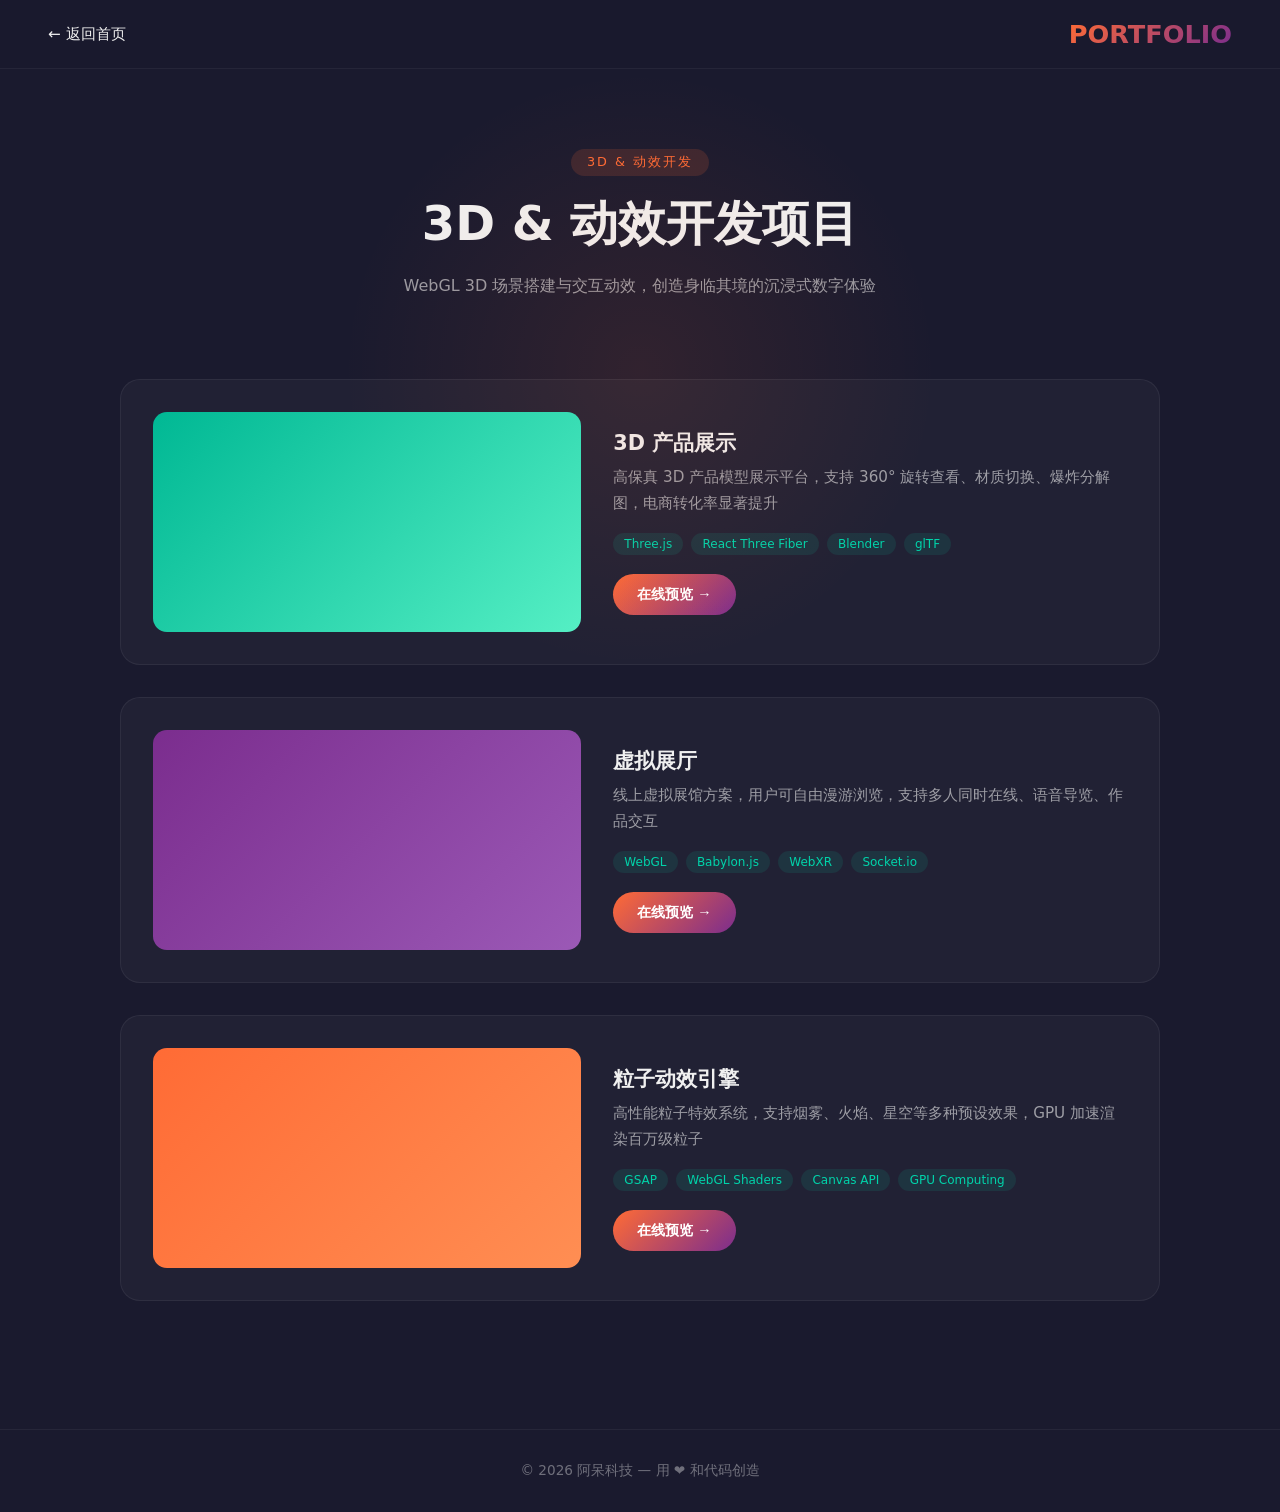
==== pages/3d.html @ a53591a8 "Add 6 expertise sub-pages with project listings and preview modals" ====
<!DOCTYPE html>
<html lang="zh-CN">
<head>
<meta charset="UTF-8">
<meta name="viewport" content="width=device-width, initial-scale=1.0">
<title>阿呆科技 | 3D & 动效开发项目</title>
<meta name="description" content="阿呆科技 3D & 动效开发项目展示，包括3D产品展示、虚拟展厅、粒子动效引擎等。">
<style>
  :root {
    --primary: #FF6B35;
    --secondary: #7B2D8E;
    --accent: #00D4AA;
    --dark: #1A1A2E;
    --light: #F0F0F0;
    --gradient-1: linear-gradient(135deg, #FF6B35, #7B2D8E);
    --gradient-2: linear-gradient(135deg, #7B2D8E, #00D4AA);
  }
  * { margin: 0; padding: 0; box-sizing: border-box; }
  html { scroll-behavior: smooth; }
  body {
    font-family: 'Segoe UI', system-ui, -apple-system, sans-serif;
    background: var(--dark);
    color: var(--light);
    min-height: 100vh;
  }

  nav {
    padding: 1.2rem 3rem;
    display: flex;
    justify-content: space-between;
    align-items: center;
    background: rgba(26, 26, 46, 0.95);
    border-bottom: 1px solid rgba(255,255,255,0.05);
  }
  .back-btn {
    color: var(--light);
    text-decoration: none;
    font-size: 0.95rem;
    display: flex;
    align-items: center;
    gap: 0.5rem;
    transition: color 0.3s;
  }
  .back-btn:hover { color: var(--accent); }
  .logo {
    font-size: 1.6rem;
    font-weight: 900;
    background: var(--gradient-1);
    -webkit-background-clip: text;
    -webkit-text-fill-color: transparent;
    background-clip: text;
  }

  .page-header {
    text-align: center;
    padding: 5rem 2rem 3rem;
    position: relative;
  }
  .page-header::before {
    content: '';
    position: absolute;
    top: 0;
    left: 50%;
    transform: translateX(-50%);
    width: 600px;
    height: 600px;
    background: radial-gradient(circle, rgba(255,107,53,0.1), transparent 70%);
    border-radius: 50%;
  }
  .page-tag {
    display: inline-block;
    padding: 0.3rem 1rem;
    border-radius: 50px;
    font-size: 0.8rem;
    text-transform: uppercase;
    letter-spacing: 2px;
    margin-bottom: 1rem;
    background: rgba(255,107,53,0.15);
    color: var(--primary);
  }
  .page-title { font-size: clamp(2rem, 4vw, 3rem); font-weight: 900; margin-bottom: 1rem; }
  .page-desc { color: rgba(240,240,240,0.6); max-width: 500px; margin: 0 auto; line-height: 1.7; }

  .projects { padding: 2rem 5rem 6rem; max-width: 1200px; margin: 0 auto; }
  .project-card {
    display: grid;
    grid-template-columns: 1fr 1.2fr;
    gap: 2rem;
    align-items: center;
    padding: 2rem;
    border-radius: 20px;
    background: rgba(255,255,255,0.03);
    border: 1px solid rgba(255,255,255,0.06);
    margin-bottom: 2rem;
    transition: all 0.4s;
  }
  .project-card:hover {
    border-color: rgba(255,107,53,0.3);
    box-shadow: 0 15px 40px rgba(0,0,0,0.3);
  }
  .project-visual {
    height: 220px;
    border-radius: 14px;
    overflow: hidden;
    position: relative;
  }
  .project-visual .color-bg { width: 100%; height: 100%; }
  .project-visual .preview-hint {
    position: absolute;
    inset: 0;
    background: rgba(26,26,46,0.5);
    display: flex;
    align-items: center;
    justify-content: center;
    opacity: 0;
    transition: opacity 0.3s;
    cursor: pointer;
    font-size: 1.2rem;
    font-weight: 600;
  }
  .project-visual:hover .preview-hint { opacity: 1; }
  .project-detail h3 { font-size: 1.3rem; font-weight: 700; margin-bottom: 0.5rem; }
  .project-detail p {
    color: rgba(240,240,240,0.6);
    line-height: 1.7;
    margin-bottom: 1rem;
    font-size: 0.95rem;
  }
  .project-tags { display: flex; flex-wrap: wrap; gap: 0.5rem; margin-bottom: 1.2rem; }
  .project-tags span {
    padding: 0.25rem 0.7rem;
    border-radius: 50px;
    font-size: 0.75rem;
    background: rgba(0,212,170,0.1);
    color: var(--accent);
  }
  .btn {
    padding: 0.7rem 1.5rem;
    border-radius: 50px;
    font-size: 0.9rem;
    font-weight: 600;
    text-decoration: none;
    cursor: pointer;
    transition: all 0.3s;
    border: none;
    display: inline-block;
  }
  .btn-primary {
    background: var(--gradient-1);
    color: white;
  }
  .btn-primary:hover {
    transform: translateY(-2px);
    box-shadow: 0 8px 25px rgba(255,107,53,0.3);
  }

  /* Modal */
  .modal-overlay {
    display: none;
    position: fixed;
    inset: 0;
    background: rgba(0,0,0,0.85);
    z-index: 1000;
    align-items: center;
    justify-content: center;
    flex-direction: column;
  }
  .modal-overlay.active { display: flex; }
  .modal-header {
    width: 90%;
    max-width: 1100px;
    display: flex;
    justify-content: space-between;
    align-items: center;
    padding: 1rem 0;
  }
  .modal-header h3 { font-size: 1.1rem; }
  .modal-close {
    background: rgba(255,255,255,0.1);
    border: none;
    color: white;
    width: 40px;
    height: 40px;
    border-radius: 50%;
    font-size: 1.2rem;
    cursor: pointer;
    transition: background 0.3s;
  }
  .modal-close:hover { background: rgba(255,107,53,0.5); }
  .modal-iframe {
    width: 90%;
    max-width: 1100px;
    height: 75vh;
    border: none;
    border-radius: 12px;
    background: white;
  }

  footer {
    padding: 2rem 5rem;
    text-align: center;
    border-top: 1px solid rgba(255,255,255,0.05);
    color: rgba(240,240,240,0.4);
    font-size: 0.85rem;
  }

  @media (max-width: 900px) {
    nav { padding: 1rem 2rem; }
    .projects { padding: 2rem; }
    .project-card { grid-template-columns: 1fr; }
  }
</style>
</head>
<body>

<nav>
  <a href="../index.html" class="back-btn">← 返回首页</a>
  <div class="logo">PORTFOLIO</div>
</nav>

<div class="page-header">
  <span class="page-tag">3D & 动效开发</span>
  <h1 class="page-title">3D & 动效开发项目</h1>
  <p class="page-desc">WebGL 3D 场景搭建与交互动效，创造身临其境的沉浸式数字体验</p>
</div>

<div class="projects">
  <div class="project-card">
    <div class="project-visual" onclick="openPreview('3D 产品展示')">
      <div class="color-bg" style="background:linear-gradient(135deg,#00B894,#55EFC4);"></div>
      <div class="preview-hint">▶ 点击预览</div>
    </div>
    <div class="project-detail">
      <h3>3D 产品展示</h3>
      <p>高保真 3D 产品模型展示平台，支持 360° 旋转查看、材质切换、爆炸分解图，电商转化率显著提升</p>
      <div class="project-tags"><span>Three.js</span><span>React Three Fiber</span><span>Blender</span><span>glTF</span></div>
      <button class="btn btn-primary" onclick="openPreview('3D 产品展示')">在线预览 →</button>
    </div>
  </div>

  <div class="project-card">
    <div class="project-visual" onclick="openPreview('虚拟展厅')">
      <div class="color-bg" style="background:linear-gradient(135deg,#7B2D8E,#9B59B6);"></div>
      <div class="preview-hint">▶ 点击预览</div>
    </div>
    <div class="project-detail">
      <h3>虚拟展厅</h3>
      <p>线上虚拟展馆方案，用户可自由漫游浏览，支持多人同时在线、语音导览、作品交互</p>
      <div class="project-tags"><span>WebGL</span><span>Babylon.js</span><span>WebXR</span><span>Socket.io</span></div>
      <button class="btn btn-primary" onclick="openPreview('虚拟展厅')">在线预览 →</button>
    </div>
  </div>

  <div class="project-card">
    <div class="project-visual" onclick="openPreview('粒子动效引擎')">
      <div class="color-bg" style="background:linear-gradient(135deg,#FF6B35,#FF8E53);"></div>
      <div class="preview-hint">▶ 点击预览</div>
    </div>
    <div class="project-detail">
      <h3>粒子动效引擎</h3>
      <p>高性能粒子特效系统，支持烟雾、火焰、星空等多种预设效果，GPU 加速渲染百万级粒子</p>
      <div class="project-tags"><span>GSAP</span><span>WebGL Shaders</span><span>Canvas API</span><span>GPU Computing</span></div>
      <button class="btn btn-primary" onclick="openPreview('粒子动效引擎')">在线预览 →</button>
    </div>
  </div>
</div>

<!-- Preview Modal -->
<div class="modal-overlay" id="previewModal">
  <div class="modal-header">
    <h3 id="modalTitle">项目预览</h3>
    <button class="modal-close" onclick="closePreview()">✕</button>
  </div>
  <iframe class="modal-iframe" id="previewFrame" src="about:blank"></iframe>
</div>

<footer>
  <p>© 2026 阿呆科技 — 用 ❤️ 和代码创造</p>
</footer>

<script>
function openPreview(name) {
  const modal = document.getElementById('previewModal');
  const frame = document.getElementById('previewFrame');
  document.getElementById('modalTitle').textContent = name + ' — 在线预览';
  // Demo: generate a preview page inside iframe
  const previewHTML = `<!DOCTYPE html><html><head><style>
    body{font-family:system-ui;display:flex;align-items:center;justify-content:center;min-height:100vh;margin:0;background:#1A1A2E;color:#F0F0F0;text-align:center;}
    h1{font-size:2rem;margin-bottom:0.5rem;}
    p{color:rgba(240,240,240,0.6);font-size:1rem;}
    .tag{display:inline-block;padding:0.3rem 1rem;border-radius:50px;background:rgba(255,107,53,0.15);color:#FF6B35;margin-top:1rem;font-size:0.85rem;}
  </style></head><body><div><h1>${name}</h1><p>这里是项目在线预览区域</p><div class="tag">Demo 预览</div></div></body></html>`;
  frame.srcdoc = previewHTML;
  modal.classList.add('active');
  document.body.style.overflow = 'hidden';
}
function closePreview() {
  document.getElementById('previewModal').classList.remove('active');
  document.getElementById('previewFrame').src = 'about:blank';
  document.body.style.overflow = '';
}
document.getElementById('previewModal').addEventListener('click', function(e) {
  if (e.target === this) closePreview();
});
document.addEventListener('keydown', function(e) {
  if (e.key === 'Escape') closePreview();
});
</script>

</body>
</html>
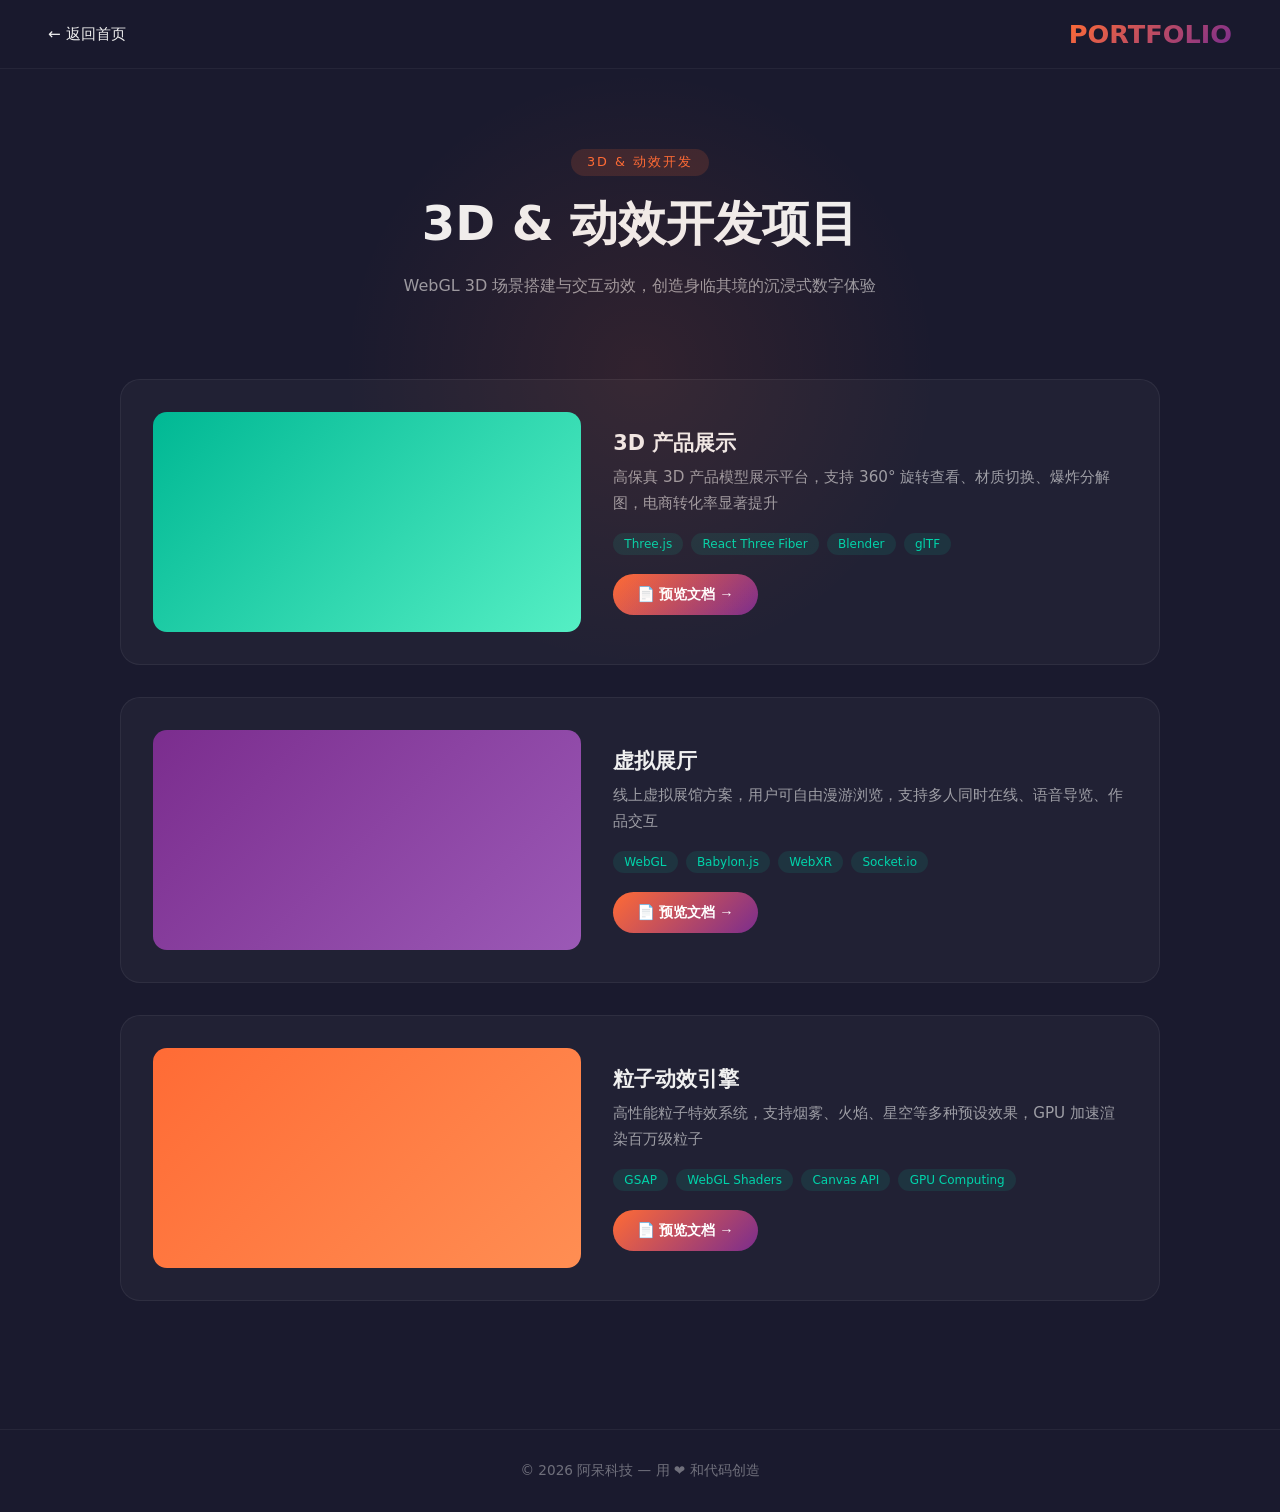
==== commit a4a75458: "Update all sub-pages to support PDF/Word document preview" ====
--- a/pages/3d.html
+++ b/pages/3d.html
@@ -226,41 +226,41 @@
 
 <div class="projects">
   <div class="project-card">
-    <div class="project-visual" onclick="openPreview('3D 产品展示')">
+    <div class="project-visual" onclick="openPreview('3D 产品展示', '../docs/3d.pdf', 'pdf')">
       <div class="color-bg" style="background:linear-gradient(135deg,#00B894,#55EFC4);"></div>
-      <div class="preview-hint">▶ 点击预览</div>
+      <div class="preview-hint">▶ 点击预览文档</div>
     </div>
     <div class="project-detail">
       <h3>3D 产品展示</h3>
       <p>高保真 3D 产品模型展示平台，支持 360° 旋转查看、材质切换、爆炸分解图，电商转化率显著提升</p>
       <div class="project-tags"><span>Three.js</span><span>React Three Fiber</span><span>Blender</span><span>glTF</span></div>
-      <button class="btn btn-primary" onclick="openPreview('3D 产品展示')">在线预览 →</button>
+      <button class="btn btn-primary" onclick="openPreview('3D 产品展示', '../docs/3d.pdf', 'pdf')">📄 预览文档 →</button>
     </div>
   </div>
 
   <div class="project-card">
-    <div class="project-visual" onclick="openPreview('虚拟展厅')">
+    <div class="project-visual" onclick="openPreview('虚拟展厅', '../docs/3d.pdf', 'pdf')">
       <div class="color-bg" style="background:linear-gradient(135deg,#7B2D8E,#9B59B6);"></div>
-      <div class="preview-hint">▶ 点击预览</div>
+      <div class="preview-hint">▶ 点击预览文档</div>
     </div>
     <div class="project-detail">
       <h3>虚拟展厅</h3>
       <p>线上虚拟展馆方案，用户可自由漫游浏览，支持多人同时在线、语音导览、作品交互</p>
       <div class="project-tags"><span>WebGL</span><span>Babylon.js</span><span>WebXR</span><span>Socket.io</span></div>
-      <button class="btn btn-primary" onclick="openPreview('虚拟展厅')">在线预览 →</button>
+      <button class="btn btn-primary" onclick="openPreview('虚拟展厅', '../docs/3d.pdf', 'pdf')">📄 预览文档 →</button>
     </div>
   </div>
 
   <div class="project-card">
-    <div class="project-visual" onclick="openPreview('粒子动效引擎')">
+    <div class="project-visual" onclick="openPreview('粒子动效引擎', '../docs/3d.pdf', 'pdf')">
       <div class="color-bg" style="background:linear-gradient(135deg,#FF6B35,#FF8E53);"></div>
-      <div class="preview-hint">▶ 点击预览</div>
+      <div class="preview-hint">▶ 点击预览文档</div>
     </div>
     <div class="project-detail">
       <h3>粒子动效引擎</h3>
       <p>高性能粒子特效系统，支持烟雾、火焰、星空等多种预设效果，GPU 加速渲染百万级粒子</p>
       <div class="project-tags"><span>GSAP</span><span>WebGL Shaders</span><span>Canvas API</span><span>GPU Computing</span></div>
-      <button class="btn btn-primary" onclick="openPreview('粒子动效引擎')">在线预览 →</button>
+      <button class="btn btn-primary" onclick="openPreview('粒子动效引擎', '../docs/3d.pdf', 'pdf')">📄 预览文档 →</button>
     </div>
   </div>
 </div>
@@ -279,18 +279,18 @@
 </footer>
 
 <script>
-function openPreview(name) {
+function openPreview(name, filePath, fileType) {
   const modal = document.getElementById('previewModal');
   const frame = document.getElementById('previewFrame');
-  document.getElementById('modalTitle').textContent = name + ' — 在线预览';
-  // Demo: generate a preview page inside iframe
-  const previewHTML = `<!DOCTYPE html><html><head><style>
-    body{font-family:system-ui;display:flex;align-items:center;justify-content:center;min-height:100vh;margin:0;background:#1A1A2E;color:#F0F0F0;text-align:center;}
-    h1{font-size:2rem;margin-bottom:0.5rem;}
-    p{color:rgba(240,240,240,0.6);font-size:1rem;}
-    .tag{display:inline-block;padding:0.3rem 1rem;border-radius:50px;background:rgba(255,107,53,0.15);color:#FF6B35;margin-top:1rem;font-size:0.85rem;}
-  </style></head><body><div><h1>${name}</h1><p>这里是项目在线预览区域</p><div class="tag">Demo 预览</div></div></body></html>`;
-  frame.srcdoc = previewHTML;
+  document.getElementById('modalTitle').textContent = name + ' — 文档预览';
+
+  if (fileType === 'pdf') {
+    frame.src = filePath;
+  } else if (fileType === 'word' || fileType === 'docx') {
+    const fullUrl = window.location.origin + new URL(filePath, window.location.href).pathname;
+    frame.src = 'https://view.officeapps.live.com/op/embed.aspx?src=' + encodeURIComponent(fullUrl);
+  }
+
   modal.classList.add('active');
   document.body.style.overflow = 'hidden';
 }
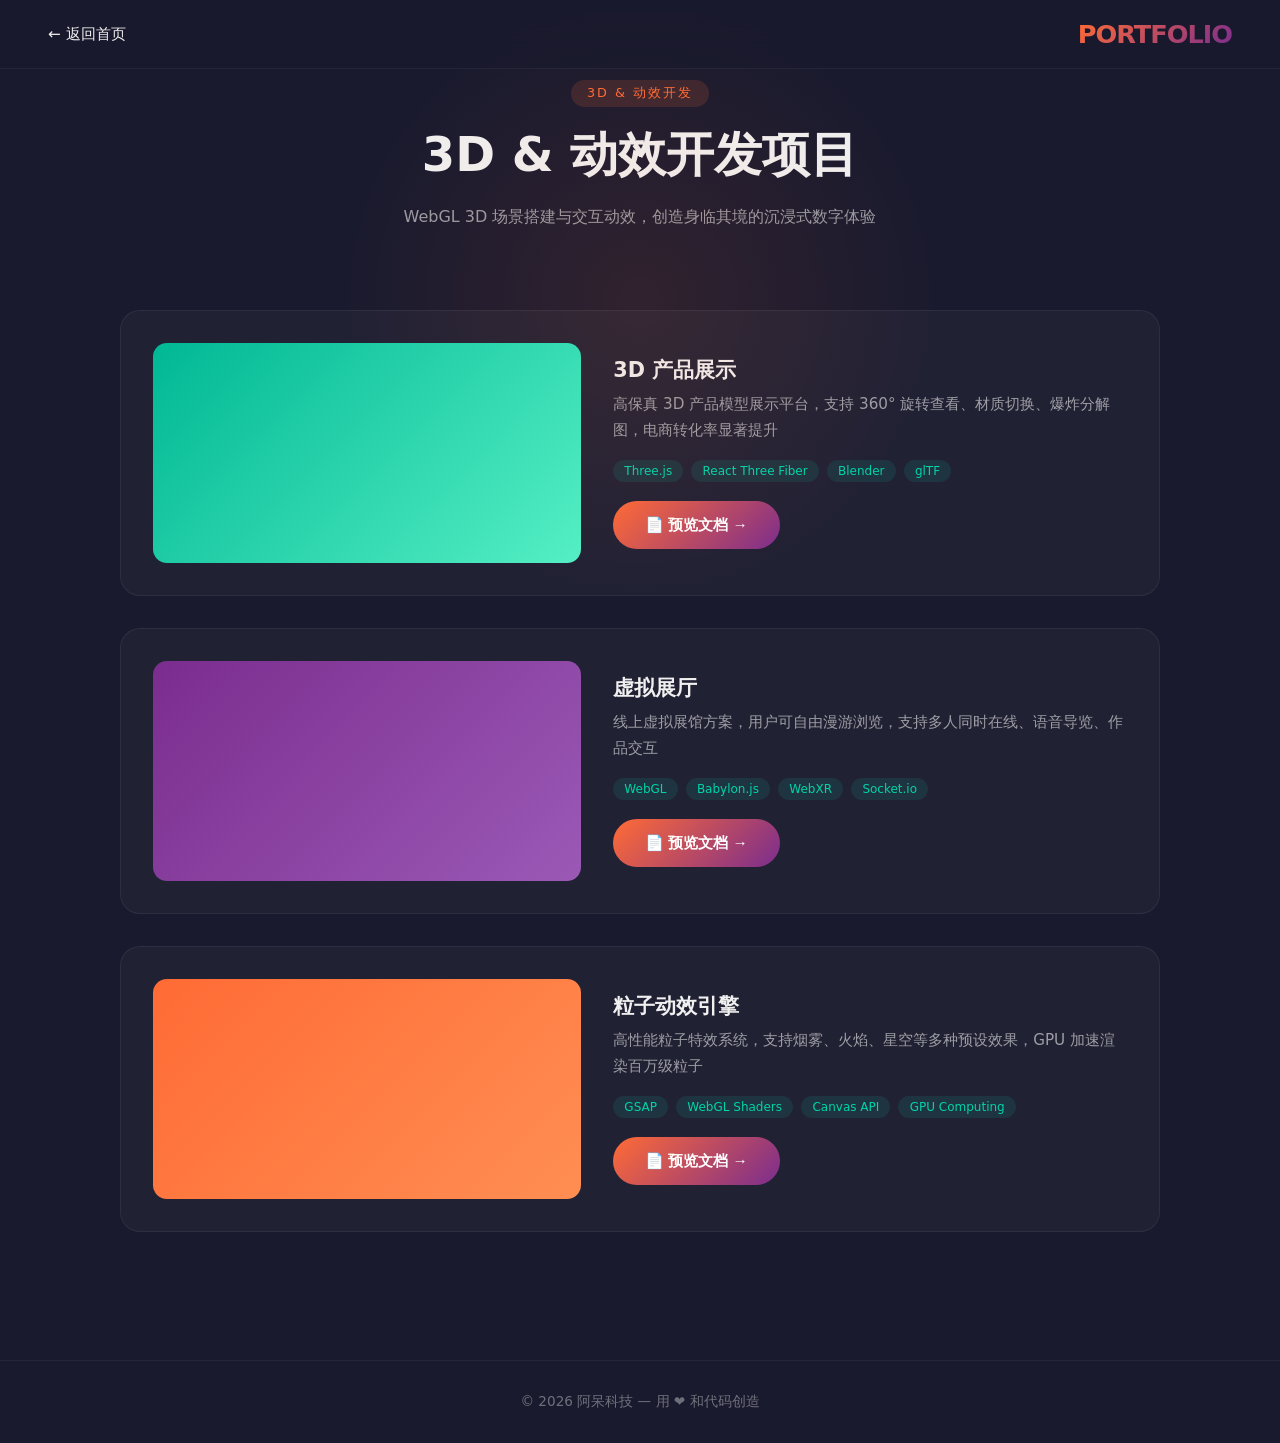
==== commit dd37d4ff: "Refactor: separate CSS/JS from HTML, normalize project structure - Extract inline CSS into css/commo" ====
--- a/pages/3d.html
+++ b/pages/3d.html
@@ -5,211 +5,8 @@
 <meta name="viewport" content="width=device-width, initial-scale=1.0">
 <title>阿呆科技 | 3D & 动效开发项目</title>
 <meta name="description" content="阿呆科技 3D & 动效开发项目展示，包括3D产品展示、虚拟展厅、粒子动效引擎等。">
-<style>
-  :root {
-    --primary: #FF6B35;
-    --secondary: #7B2D8E;
-    --accent: #00D4AA;
-    --dark: #1A1A2E;
-    --light: #F0F0F0;
-    --gradient-1: linear-gradient(135deg, #FF6B35, #7B2D8E);
-    --gradient-2: linear-gradient(135deg, #7B2D8E, #00D4AA);
-  }
-  * { margin: 0; padding: 0; box-sizing: border-box; }
-  html { scroll-behavior: smooth; }
-  body {
-    font-family: 'Segoe UI', system-ui, -apple-system, sans-serif;
-    background: var(--dark);
-    color: var(--light);
-    min-height: 100vh;
-  }
-
-  nav {
-    padding: 1.2rem 3rem;
-    display: flex;
-    justify-content: space-between;
-    align-items: center;
-    background: rgba(26, 26, 46, 0.95);
-    border-bottom: 1px solid rgba(255,255,255,0.05);
-  }
-  .back-btn {
-    color: var(--light);
-    text-decoration: none;
-    font-size: 0.95rem;
-    display: flex;
-    align-items: center;
-    gap: 0.5rem;
-    transition: color 0.3s;
-  }
-  .back-btn:hover { color: var(--accent); }
-  .logo {
-    font-size: 1.6rem;
-    font-weight: 900;
-    background: var(--gradient-1);
-    -webkit-background-clip: text;
-    -webkit-text-fill-color: transparent;
-    background-clip: text;
-  }
-
-  .page-header {
-    text-align: center;
-    padding: 5rem 2rem 3rem;
-    position: relative;
-  }
-  .page-header::before {
-    content: '';
-    position: absolute;
-    top: 0;
-    left: 50%;
-    transform: translateX(-50%);
-    width: 600px;
-    height: 600px;
-    background: radial-gradient(circle, rgba(255,107,53,0.1), transparent 70%);
-    border-radius: 50%;
-  }
-  .page-tag {
-    display: inline-block;
-    padding: 0.3rem 1rem;
-    border-radius: 50px;
-    font-size: 0.8rem;
-    text-transform: uppercase;
-    letter-spacing: 2px;
-    margin-bottom: 1rem;
-    background: rgba(255,107,53,0.15);
-    color: var(--primary);
-  }
-  .page-title { font-size: clamp(2rem, 4vw, 3rem); font-weight: 900; margin-bottom: 1rem; }
-  .page-desc { color: rgba(240,240,240,0.6); max-width: 500px; margin: 0 auto; line-height: 1.7; }
-
-  .projects { padding: 2rem 5rem 6rem; max-width: 1200px; margin: 0 auto; }
-  .project-card {
-    display: grid;
-    grid-template-columns: 1fr 1.2fr;
-    gap: 2rem;
-    align-items: center;
-    padding: 2rem;
-    border-radius: 20px;
-    background: rgba(255,255,255,0.03);
-    border: 1px solid rgba(255,255,255,0.06);
-    margin-bottom: 2rem;
-    transition: all 0.4s;
-  }
-  .project-card:hover {
-    border-color: rgba(255,107,53,0.3);
-    box-shadow: 0 15px 40px rgba(0,0,0,0.3);
-  }
-  .project-visual {
-    height: 220px;
-    border-radius: 14px;
-    overflow: hidden;
-    position: relative;
-  }
-  .project-visual .color-bg { width: 100%; height: 100%; }
-  .project-visual .preview-hint {
-    position: absolute;
-    inset: 0;
-    background: rgba(26,26,46,0.5);
-    display: flex;
-    align-items: center;
-    justify-content: center;
-    opacity: 0;
-    transition: opacity 0.3s;
-    cursor: pointer;
-    font-size: 1.2rem;
-    font-weight: 600;
-  }
-  .project-visual:hover .preview-hint { opacity: 1; }
-  .project-detail h3 { font-size: 1.3rem; font-weight: 700; margin-bottom: 0.5rem; }
-  .project-detail p {
-    color: rgba(240,240,240,0.6);
-    line-height: 1.7;
-    margin-bottom: 1rem;
-    font-size: 0.95rem;
-  }
-  .project-tags { display: flex; flex-wrap: wrap; gap: 0.5rem; margin-bottom: 1.2rem; }
-  .project-tags span {
-    padding: 0.25rem 0.7rem;
-    border-radius: 50px;
-    font-size: 0.75rem;
-    background: rgba(0,212,170,0.1);
-    color: var(--accent);
-  }
-  .btn {
-    padding: 0.7rem 1.5rem;
-    border-radius: 50px;
-    font-size: 0.9rem;
-    font-weight: 600;
-    text-decoration: none;
-    cursor: pointer;
-    transition: all 0.3s;
-    border: none;
-    display: inline-block;
-  }
-  .btn-primary {
-    background: var(--gradient-1);
-    color: white;
-  }
-  .btn-primary:hover {
-    transform: translateY(-2px);
-    box-shadow: 0 8px 25px rgba(255,107,53,0.3);
-  }
-
-  /* Modal */
-  .modal-overlay {
-    display: none;
-    position: fixed;
-    inset: 0;
-    background: rgba(0,0,0,0.85);
-    z-index: 1000;
-    align-items: center;
-    justify-content: center;
-    flex-direction: column;
-  }
-  .modal-overlay.active { display: flex; }
-  .modal-header {
-    width: 90%;
-    max-width: 1100px;
-    display: flex;
-    justify-content: space-between;
-    align-items: center;
-    padding: 1rem 0;
-  }
-  .modal-header h3 { font-size: 1.1rem; }
-  .modal-close {
-    background: rgba(255,255,255,0.1);
-    border: none;
-    color: white;
-    width: 40px;
-    height: 40px;
-    border-radius: 50%;
-    font-size: 1.2rem;
-    cursor: pointer;
-    transition: background 0.3s;
-  }
-  .modal-close:hover { background: rgba(255,107,53,0.5); }
-  .modal-iframe {
-    width: 90%;
-    max-width: 1100px;
-    height: 75vh;
-    border: none;
-    border-radius: 12px;
-    background: white;
-  }
-
-  footer {
-    padding: 2rem 5rem;
-    text-align: center;
-    border-top: 1px solid rgba(255,255,255,0.05);
-    color: rgba(240,240,240,0.4);
-    font-size: 0.85rem;
-  }
-
-  @media (max-width: 900px) {
-    nav { padding: 1rem 2rem; }
-    .projects { padding: 2rem; }
-    .project-card { grid-template-columns: 1fr; }
-  }
-</style>
+<link rel="stylesheet" href="../css/common.css">
+<link rel="stylesheet" href="../css/project.css">
 </head>
 <body>
 
@@ -278,34 +75,7 @@
   <p>© 2026 阿呆科技 — 用 ❤️ 和代码创造</p>
 </footer>
 
-<script>
-function openPreview(name, filePath, fileType) {
-  const modal = document.getElementById('previewModal');
-  const frame = document.getElementById('previewFrame');
-  document.getElementById('modalTitle').textContent = name + ' — 文档预览';
-
-  if (fileType === 'pdf') {
-    frame.src = filePath;
-  } else if (fileType === 'word' || fileType === 'docx') {
-    const fullUrl = window.location.origin + new URL(filePath, window.location.href).pathname;
-    frame.src = 'https://view.officeapps.live.com/op/embed.aspx?src=' + encodeURIComponent(fullUrl);
-  }
-
-  modal.classList.add('active');
-  document.body.style.overflow = 'hidden';
-}
-function closePreview() {
-  document.getElementById('previewModal').classList.remove('active');
-  document.getElementById('previewFrame').src = 'about:blank';
-  document.body.style.overflow = '';
-}
-document.getElementById('previewModal').addEventListener('click', function(e) {
-  if (e.target === this) closePreview();
-});
-document.addEventListener('keydown', function(e) {
-  if (e.key === 'Escape') closePreview();
-});
-</script>
+<script src="../js/preview.js"></script>
 
 </body>
 </html>
--- a/css/common.css
+++ b/css/common.css
@@ -0,0 +1,321 @@
+/* ===== CSS Variables & Reset ===== */
+:root {
+  --primary: #FF6B35;
+  --secondary: #7B2D8E;
+  --accent: #00D4AA;
+  --dark: #1A1A2E;
+  --light: #F0F0F0;
+  --gradient-1: linear-gradient(135deg, #FF6B35, #7B2D8E);
+  --gradient-2: linear-gradient(135deg, #7B2D8E, #00D4AA);
+  --gradient-3: linear-gradient(135deg, #00D4AA, #FF6B35);
+}
+
+* { margin: 0; padding: 0; box-sizing: border-box; }
+html { scroll-behavior: smooth; }
+
+body {
+  font-family: 'Segoe UI', system-ui, -apple-system, sans-serif;
+  background: var(--dark);
+  color: var(--light);
+  overflow-x: hidden;
+}
+
+/* ===== Navigation ===== */
+nav {
+  position: fixed;
+  top: 0;
+  width: 100%;
+  z-index: 100;
+  padding: 1.2rem 3rem;
+  display: flex;
+  justify-content: space-between;
+  align-items: center;
+  backdrop-filter: blur(20px);
+  background: rgba(26, 26, 46, 0.7);
+  border-bottom: 1px solid rgba(255, 255, 255, 0.05);
+  transition: all 0.3s ease;
+}
+
+.logo {
+  font-size: 1.6rem;
+  font-weight: 900;
+  background: var(--gradient-1);
+  -webkit-background-clip: text;
+  -webkit-text-fill-color: transparent;
+  background-clip: text;
+  letter-spacing: -1px;
+  cursor: pointer;
+}
+
+.nav-links { display: flex; gap: 2rem; list-style: none; }
+
+.nav-links a {
+  color: var(--light);
+  text-decoration: none;
+  font-weight: 500;
+  font-size: 0.95rem;
+  position: relative;
+  transition: color 0.3s;
+}
+
+.nav-links a::after {
+  content: '';
+  position: absolute;
+  bottom: -4px;
+  left: 0;
+  width: 0;
+  height: 2px;
+  background: var(--accent);
+  transition: width 0.3s;
+}
+
+.nav-links a:hover { color: var(--accent); }
+.nav-links a:hover::after { width: 100%; }
+
+.menu-btn {
+  display: none;
+  background: none;
+  border: none;
+  color: var(--light);
+  font-size: 1.5rem;
+  cursor: pointer;
+}
+
+.back-btn {
+  color: var(--light);
+  text-decoration: none;
+  font-size: 0.95rem;
+  display: flex;
+  align-items: center;
+  gap: 0.5rem;
+  transition: color 0.3s;
+}
+
+.back-btn:hover { color: var(--accent); }
+
+/* ===== Section Common ===== */
+section { padding: 6rem 5rem; position: relative; }
+
+.section-header {
+  text-align: center;
+  margin-bottom: 4rem;
+}
+
+.section-tag {
+  display: inline-block;
+  padding: 0.3rem 1rem;
+  border-radius: 50px;
+  font-size: 0.8rem;
+  text-transform: uppercase;
+  letter-spacing: 2px;
+  margin-bottom: 1rem;
+}
+
+.section-title {
+  font-size: clamp(2rem, 4vw, 3rem);
+  font-weight: 900;
+  margin-bottom: 1rem;
+}
+
+.section-desc {
+  color: rgba(240, 240, 240, 0.6);
+  max-width: 500px;
+  margin: 0 auto;
+  line-height: 1.7;
+}
+
+/* ===== Buttons ===== */
+.btn {
+  padding: 0.85rem 2rem;
+  border-radius: 50px;
+  font-size: 0.95rem;
+  font-weight: 600;
+  text-decoration: none;
+  cursor: pointer;
+  transition: all 0.3s;
+  border: none;
+  display: inline-block;
+}
+
+.btn-primary {
+  background: var(--gradient-1);
+  color: white;
+}
+
+.btn-primary:hover {
+  transform: translateY(-2px);
+  box-shadow: 0 10px 30px rgba(255, 107, 53, 0.3);
+}
+
+.btn-outline {
+  background: transparent;
+  color: var(--light);
+  border: 2px solid rgba(255, 255, 255, 0.2);
+}
+
+.btn-outline:hover {
+  border-color: var(--accent);
+  color: var(--accent);
+  transform: translateY(-2px);
+}
+
+/* ===== Skill Tags ===== */
+.skill-tags { display: flex; flex-wrap: wrap; gap: 0.5rem; }
+
+.skill-tags span {
+  padding: 0.3rem 0.8rem;
+  border-radius: 50px;
+  font-size: 0.75rem;
+  background: rgba(255, 255, 255, 0.06);
+  color: rgba(240, 240, 240, 0.8);
+}
+
+/* ===== Team Grid & Cards (shared) ===== */
+.team-grid {
+  display: grid;
+  grid-template-columns: repeat(3, 1fr);
+  gap: 2rem;
+  max-width: 1100px;
+  margin: 0 auto;
+}
+
+.team-card {
+  border-radius: 20px;
+  background: rgba(255, 255, 255, 0.03);
+  border: 1px solid rgba(255, 255, 255, 0.06);
+  padding: 2rem;
+  text-align: center;
+  transition: all 0.4s cubic-bezier(0.175, 0.885, 0.32, 1.275);
+  position: relative;
+  overflow: hidden;
+}
+
+.team-card::after {
+  content: '';
+  position: absolute;
+  bottom: 0;
+  left: 0;
+  right: 0;
+  height: 3px;
+  background: var(--gradient-1);
+  transform: scaleX(0);
+  transition: transform 0.4s;
+}
+
+.team-card:hover {
+  transform: translateY(-8px);
+  border-color: rgba(255, 107, 53, 0.3);
+  box-shadow: 0 20px 40px rgba(0, 0, 0, 0.3);
+}
+
+.team-card:hover::after { transform: scaleX(1); }
+
+.team-avatar {
+  width: 90px;
+  height: 90px;
+  border-radius: 50%;
+  margin: 0 auto 1.2rem;
+  display: flex;
+  align-items: center;
+  justify-content: center;
+  font-size: 2rem;
+  color: white;
+  font-weight: 700;
+}
+
+.team-card h3 {
+  font-size: 1.15rem;
+  font-weight: 700;
+  margin-bottom: 0.3rem;
+}
+
+.team-card .role {
+  font-size: 0.85rem;
+  background: var(--gradient-1);
+  -webkit-background-clip: text;
+  -webkit-text-fill-color: transparent;
+  background-clip: text;
+  font-weight: 600;
+  margin-bottom: 0.8rem;
+}
+
+.team-card p {
+  font-size: 0.88rem;
+  color: rgba(240, 240, 240, 0.6);
+  line-height: 1.6;
+  margin-bottom: 1rem;
+}
+
+.team-socials {
+  display: flex;
+  justify-content: center;
+  gap: 0.8rem;
+}
+
+.team-socials a {
+  width: 34px;
+  height: 34px;
+  border-radius: 50%;
+  background: rgba(255, 255, 255, 0.06);
+  display: flex;
+  align-items: center;
+  justify-content: center;
+  font-size: 0.85rem;
+  text-decoration: none;
+  transition: all 0.3s;
+}
+
+.team-socials a:hover {
+  background: var(--accent);
+  transform: translateY(-2px);
+}
+
+/* ===== Footer ===== */
+footer {
+  padding: 2rem 5rem;
+  text-align: center;
+  border-top: 1px solid rgba(255, 255, 255, 0.05);
+  color: rgba(240, 240, 240, 0.4);
+  font-size: 0.85rem;
+}
+
+/* ===== Animations ===== */
+@keyframes float {
+  0%, 100% { transform: translateY(0); }
+  50% { transform: translateY(-20px); }
+}
+
+@keyframes morph {
+  0%, 100% { border-radius: 60% 40% 30% 70% / 60% 30% 70% 40%; }
+  50% { border-radius: 30% 60% 70% 40% / 50% 60% 30% 60%; }
+}
+
+@keyframes fadeUp {
+  from { opacity: 0; transform: translateY(40px); }
+  to { opacity: 1; transform: translateY(0); }
+}
+
+.fade-up {
+  opacity: 0;
+  transform: translateY(40px);
+  transition: all 0.6s cubic-bezier(0.175, 0.885, 0.32, 1.275);
+}
+
+.fade-up.visible {
+  opacity: 1;
+  transform: translateY(0);
+}
+
+/* ===== Responsive ===== */
+@media (max-width: 900px) {
+  nav { padding: 1rem 2rem; }
+  .nav-links { display: none; }
+  .menu-btn { display: block; }
+  section { padding: 4rem 2rem; }
+  .team-grid { grid-template-columns: repeat(2, 1fr); }
+  footer { padding: 2rem; }
+}
+
+@media (max-width: 600px) {
+  .team-grid { grid-template-columns: 1fr; }
+}
--- a/css/project.css
+++ b/css/project.css
@@ -0,0 +1,178 @@
+/* ===== Page Header ===== */
+.page-header {
+  text-align: center;
+  padding: 5rem 2rem 3rem;
+  position: relative;
+}
+
+.page-header::before {
+  content: '';
+  position: absolute;
+  top: 0;
+  left: 50%;
+  transform: translateX(-50%);
+  width: 600px;
+  height: 600px;
+  background: radial-gradient(circle, rgba(255, 107, 53, 0.1), transparent 70%);
+  border-radius: 50%;
+}
+
+.page-tag {
+  display: inline-block;
+  padding: 0.3rem 1rem;
+  border-radius: 50px;
+  font-size: 0.8rem;
+  text-transform: uppercase;
+  letter-spacing: 2px;
+  margin-bottom: 1rem;
+  background: rgba(255, 107, 53, 0.15);
+  color: var(--primary);
+}
+
+.page-title {
+  font-size: clamp(2rem, 4vw, 3rem);
+  font-weight: 900;
+  margin-bottom: 1rem;
+}
+
+.page-desc {
+  color: rgba(240, 240, 240, 0.6);
+  max-width: 500px;
+  margin: 0 auto;
+  line-height: 1.7;
+}
+
+/* ===== Project List ===== */
+.projects {
+  padding: 2rem 5rem 6rem;
+  max-width: 1200px;
+  margin: 0 auto;
+}
+
+.project-card {
+  display: grid;
+  grid-template-columns: 1fr 1.2fr;
+  gap: 2rem;
+  align-items: center;
+  padding: 2rem;
+  border-radius: 20px;
+  background: rgba(255, 255, 255, 0.03);
+  border: 1px solid rgba(255, 255, 255, 0.06);
+  margin-bottom: 2rem;
+  transition: all 0.4s;
+}
+
+.project-card:hover {
+  border-color: rgba(255, 107, 53, 0.3);
+  box-shadow: 0 15px 40px rgba(0, 0, 0, 0.3);
+}
+
+.project-visual {
+  height: 220px;
+  border-radius: 14px;
+  overflow: hidden;
+  position: relative;
+}
+
+.project-visual .color-bg {
+  width: 100%;
+  height: 100%;
+}
+
+.project-visual .preview-hint {
+  position: absolute;
+  inset: 0;
+  background: rgba(26, 26, 46, 0.5);
+  display: flex;
+  align-items: center;
+  justify-content: center;
+  opacity: 0;
+  transition: opacity 0.3s;
+  cursor: pointer;
+  font-size: 1.2rem;
+  font-weight: 600;
+}
+
+.project-visual:hover .preview-hint { opacity: 1; }
+
+.project-detail h3 {
+  font-size: 1.3rem;
+  font-weight: 700;
+  margin-bottom: 0.5rem;
+}
+
+.project-detail p {
+  color: rgba(240, 240, 240, 0.6);
+  line-height: 1.7;
+  margin-bottom: 1rem;
+  font-size: 0.95rem;
+}
+
+.project-tags {
+  display: flex;
+  flex-wrap: wrap;
+  gap: 0.5rem;
+  margin-bottom: 1.2rem;
+}
+
+.project-tags span {
+  padding: 0.25rem 0.7rem;
+  border-radius: 50px;
+  font-size: 0.75rem;
+  background: rgba(0, 212, 170, 0.1);
+  color: var(--accent);
+}
+
+/* ===== Preview Modal ===== */
+.modal-overlay {
+  display: none;
+  position: fixed;
+  inset: 0;
+  background: rgba(0, 0, 0, 0.85);
+  z-index: 1000;
+  align-items: center;
+  justify-content: center;
+  flex-direction: column;
+}
+
+.modal-overlay.active { display: flex; }
+
+.modal-header {
+  width: 90%;
+  max-width: 1100px;
+  display: flex;
+  justify-content: space-between;
+  align-items: center;
+  padding: 1rem 0;
+}
+
+.modal-header h3 { font-size: 1.1rem; }
+
+.modal-close {
+  background: rgba(255, 255, 255, 0.1);
+  border: none;
+  color: white;
+  width: 40px;
+  height: 40px;
+  border-radius: 50%;
+  font-size: 1.2rem;
+  cursor: pointer;
+  transition: background 0.3s;
+}
+
+.modal-close:hover { background: rgba(255, 107, 53, 0.5); }
+
+.modal-iframe {
+  width: 90%;
+  max-width: 1100px;
+  height: 75vh;
+  border: none;
+  border-radius: 12px;
+  background: white;
+}
+
+/* ===== Project Page Responsive ===== */
+@media (max-width: 900px) {
+  .projects { padding: 2rem; }
+  .project-card { grid-template-columns: 1fr; }
+}
